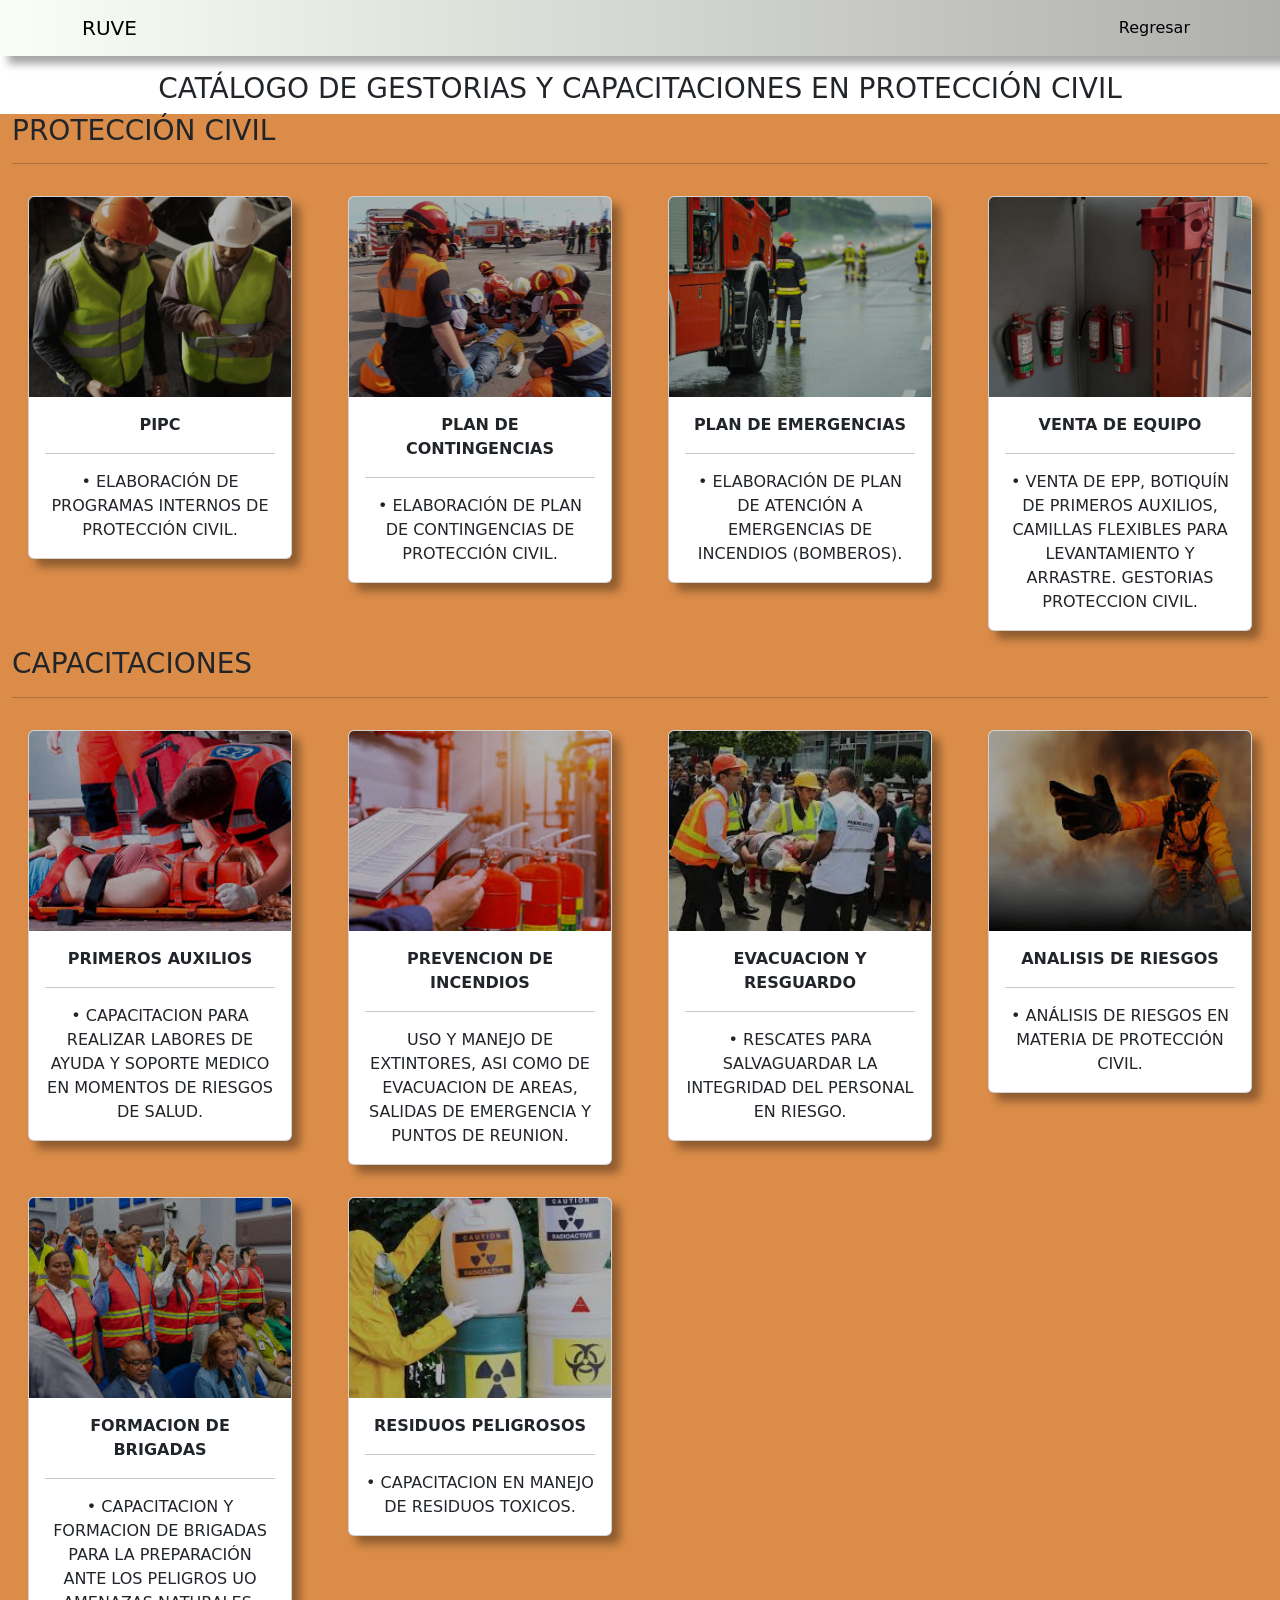
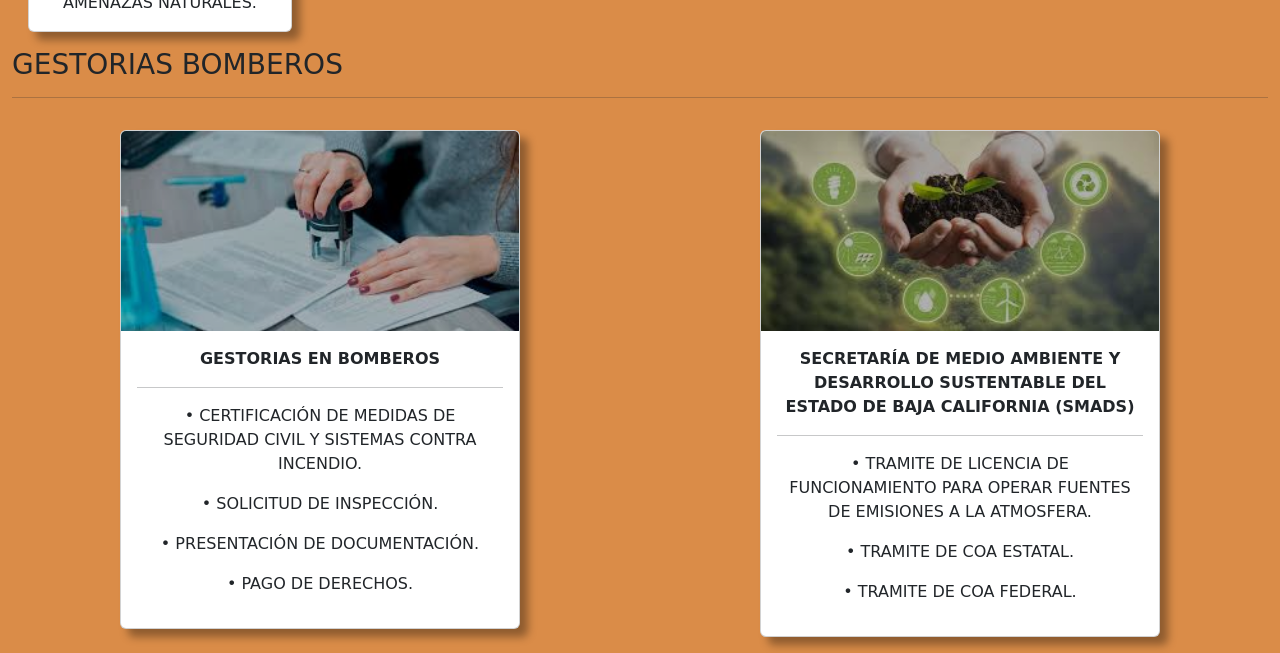
==== catalogoGs.html @ 70dd771c "Subiendo proyecto completo" ====
<!DOCTYPE html>
<html lang="en">
<head>
    <meta charset="UTF-8">
    <meta name="viewport" content="width=device-width, initial-scale=1.0">
    <title>Document</title>
    <link href="bootstrap-5.3.8-dist/css/bootstrap.min.css" rel="stylesheet" integrity="sha384-sRIl4kxILFvY47J16cr9ZwB07vP4J8+LH7qKQnuqkuIAvNWLzeN8tE5YBujZqJLB" crossorigin="anonymous">
    <link rel="stylesheet" href="catalogo.css">
</head>
<body>
    <div class="container-fluid">
            <nav class="navbar navbar-expand-lg bg-body-tertiary fixed-top ">
                <div class="container">
                    <a class="navbar-brand" href="#">RUVE</a>
                    <button class="navbar-toggler" type="button" data-bs-toggle="collapse" data-bs-target="#navbarNavAltMarkup" aria-controls="navbarNavAltMarkup" aria-expanded="false" aria-label="Toggle navigation">
                    <span class="navbar-toggler-icon"></span>
                    </button>
                    <div class="collapse navbar-collapse" id="navbarNavAltMarkup">
                        <div class="navbar-nav ms-auto">
                            <li class="nav-item">
                            <a class="nav-link active" aria-current="page" href="index.html">Regresar</a>
                            </li>
                        </div>
                    </div>
                </div>
            </nav>
        <br><br><br>
        <div class="row">
            <h3 style="text-align: center;">CATÁLOGO DE GESTORIAS Y CAPACITACIONES EN PROTECCIÓN CIVIL</h3>
            <div class="col-lg-12" style="background-color: rgb(218, 140, 72);">
                <h3>PROTECCIÓN CIVIL</h3>
                    <hr>
                    <div class="row gy-5">
                        <div class="col-lg-3">
                            <div class="p-3">
                                <div class="card d-inline-block" style="max-width: 300px;">
                                    <img src="imagenes/Gestorias/PROTECCION CIVIL CONTINGENCIAS/1.PIPC/PIPC.jpg" class="card-img-top img-fluid" style="height: 200px;" alt="...">
                                    <div class="card-body">
                                        <h7> <strong>PIPC</strong>  </h7>
                                        <hr class="light">
                                        <p class="card-text">
                                            • ELABORACIÓN DE PROGRAMAS INTERNOS DE PROTECCIÓN CIVIL. 
                                        </p>
                                    </div>
                                </div>
                            </div>
                        </div>
                        <div class="col-lg-3">
                            <div class="p-3">
                                <div class="card"  style="max-width: 300px;">
                                    <img src="imagenes/Gestorias/PROTECCION CIVIL CONTINGENCIAS/2. PLAN DE CONTINGENCIA PROTECCION CIVIL/CONTINGENCIA.jpg" style="height: 200px;" class="card-img-top img-fluid" alt="...">
                                    
                                    <div class="card-body">
                                        <h7> <strong>PLAN DE CONTINGENCIAS</strong></h7>
                                        <hr>
                                        <p class="card-text">• ELABORACIÓN DE PLAN DE CONTINGENCIAS DE PROTECCIÓN CIVIL. </p>
                                    </div>
                                </div>
                            </div>
                        </div>
                        <div class="col-lg-3">
                            <div class="p-3">
                                <div class="card " style="max-width: 300px;">
                                    <img src="imagenes/Gestorias/PROTECCION CIVIL CONTINGENCIAS/3.PLAN DE BOMBEROS/Emergencias-scaled.jpeg" style="height: 200px;" class="card-img-top img-fluid" alt="...">
                                    <div class="card-body">
                                        <h7> <strong>PLAN DE EMERGENCIAS</strong></h7>
                                        <hr>
                                        <p class="card-text">• ELABORACIÓN DE PLAN DE ATENCIÓN A EMERGENCIAS DE INCENDIOS (BOMBEROS).</p>
                                    </div>
                                </div>
                            </div>
                        </div>       
                        <div class="col-lg-3">
                            <div class="p-3">
                                <div class="card" style="max-width: 300px;">
                                    <img src="imagenes/Gestorias/PROTECCION CIVIL CONTINGENCIAS/4.Venta de EPP, Botiquín de primeros auxilios, camillas flexibles/a13.jpeg" style="height: 200px;" class="card-img-top img-fluid" alt="...">
                                    <div class="card-body">
                                        <h7> <strong>VENTA DE EQUIPO</strong> </h7>
                                        <hr>
                                        <p class="card-text">• VENTA DE EPP, BOTIQUÍN DE PRIMEROS AUXILIOS, CAMILLAS FLEXIBLES PARA LEVANTAMIENTO Y ARRASTRE. GESTORIAS PROTECCION CIVIL. </p>
                                    </div>
                                </div>
                            </div>
                        </div>
                    </div>
                    <h3>CAPACITACIONES</h3>
                    <hr>                                                                                                                                                                                
                    <div class="row">
                        <div class="col-lg-3">
                            <div class="p-3">
                                <div class="card d-inline-block" style="max-width: 300px;">
                                    <img src="imagenes/Gestorias/CAPACITACIONES EN PROTECCION CIVIL/1. PRIMEROS AUXILIOS/A1.jpg" class="card-img-top img-fluid" style="height: 200px;" alt="...">
                                    <div class="card-body">
                                        <h7> <strong>PRIMEROS AUXILIOS</strong>  </h7>
                                        <hr class="light">
                                        <p class="card-text">• CAPACITACION PARA REALIZAR LABORES DE AYUDA Y SOPORTE MEDICO EN MOMENTOS DE RIESGOS DE SALUD.</p>
                                    </div>
                                </div>
                            </div>
                        </div>
                        <div class="col-lg-3">
                            <div class="p-3">
                                <div class="card d-inline-block" style="max-width: 300px;">
                                    <img src="imagenes/Gestorias/CAPACITACIONES EN PROTECCION CIVIL/2. PREVENCION A INCENDIOS/A2.jpg" class="card-img-top img-fluid" style="height: 200px;" alt="...">
                                    <div class="card-body">
                                        <h7> <strong>PREVENCION DE INCENDIOS</strong>  </h7>
                                        <hr class="light">
                                        <p class="card-text">USO Y MANEJO DE EXTINTORES, ASI COMO DE EVACUACION DE AREAS, SALIDAS DE EMERGENCIA Y PUNTOS DE REUNION.</p>
                                    </div>
                                </div>
                            </div>
                        </div>
                        <div class="col-lg-3">
                            <div class="p-3">
                                <div class="card d-inline-block" style="max-width: 300px;">
                                    <img src="imagenes/Gestorias/CAPACITACIONES EN PROTECCION CIVIL/3. EVACUACION Y RESGUARDO/A1.jpg" class="card-img-top img-fluid" style="height: 200px;" alt="...">
                                    <div class="card-body">
                                        <h7> <strong>EVACUACION Y RESGUARDO</strong>  </h7>
                                        <hr class="light">
                                        <p class="card-text">• RESCATES PARA SALVAGUARDAR LA INTEGRIDAD DEL PERSONAL EN RIESGO.</p>
                                    </div>
                                </div>
                            </div>
                        </div>
                        <div class="col-lg-3">
                            <div class="p-3">
                                <div class="card d-inline-block" style="max-width: 300px;">
                                    <img src="imagenes/Gestorias/CAPACITACIONES EN PROTECCION CIVIL/4. BUSQUEDA Y RESCATE/A1.jpg" class="card-img-top img-fluid" style="height: 200px;" alt="...">
                                    <div class="card-body">
                                        <h7> <strong>ANALISIS DE RIESGOS</strong>  </h7>
                                        <hr class="light">
                                        <p class="card-text">• ANÁLISIS DE RIESGOS EN MATERIA DE PROTECCIÓN CIVIL.</p>
                                    </div>
                                </div>
                            </div>
                        </div>
                        <div class="col-lg-3">
                            <div class="p-3">
                                <div class="card d-inline-block" style="max-width: 300px;">
                                    <img src="imagenes/Gestorias/CAPACITACIONES EN PROTECCION CIVIL/6. FORMACION DE BRIGADAS/A1.jpg" class="card-img-top img-fluid" style="height: 200px;" alt="...">
                                    <div class="card-body">
                                        <h7> <strong>FORMACION DE BRIGADAS</strong>  </h7>
                                        <hr class="light">
                                        <p class="card-text">• CAPACITACION Y FORMACION DE BRIGADAS PARA LA PREPARACIÓN ANTE LOS PELIGROS UO AMENAZAS NATURALES.</p>
                                    </div>
                                </div>
                            </div>
                        </div>
                        <div class="col-lg-3">
                            <div class="p-3">
                                <div class="card d-inline-block" style="max-width: 300px;">
                                    <img src="imagenes/Gestorias/CAPACITACIONES EN PROTECCION CIVIL/7. RESIDUOS PELIGROSOS/A1.jpg" class="card-img-top img-fluid" style="height: 200px;" alt="...">
                                    <div class="card-body">
                                        <h7> <strong>RESIDUOS PELIGROSOS</strong>  </h7>
                                        <hr class="light">
                                        <p class="card-text">• CAPACITACION EN MANEJO DE RESIDUOS TOXICOS.</p>
                                    </div>
                                </div>
                            </div>
                        </div>
                    </div>
                    <h3>GESTORIAS BOMBEROS</h3>
                    <hr>  
                    <div class="row" style="text-align: center;">
                        <div class="col-lg-6">
                            <div class="p-3">
                                <div class="card d-inline-block" style="max-width: 400px;">
                                    <img src="imagenes/Gestorias/BOMBEROS/tramites.jpg" class="card-img-top img-fluid" style="height: 200px;" alt="...">
                                    <div class="card-body">
                                        <h7> <strong>GESTORIAS EN BOMBEROS</strong>  </h7>
                                        <hr class="light">
                                        <p class="card-text"> • CERTIFICACIÓN DE MEDIDAS DE SEGURIDAD CIVIL Y SISTEMAS CONTRA INCENDIO. </p>
                                        <p>• SOLICITUD DE INSPECCIÓN.</p>
                                        <p>• PRESENTACIÓN DE DOCUMENTACIÓN.</p>
                                        <p>• PAGO DE DERECHOS. </p>
                                    </div>
                                </div>
                            </div>
                        </div>
                        <div class="col-lg-6">
                            <div class="p-3">
                                <div class="card d-inline-block" style="max-width: 400px;">
                                    <img src="imagenes/Gestorias/SMADS/A1.jpg" class="card-img-top img-fluid" style="height: 200px;" alt="...">
                                    <div class="card-body">
                                        <h7> <strong>SECRETARÍA DE MEDIO AMBIENTE Y DESARROLLO SUSTENTABLE DEL ESTADO DE BAJA CALIFORNIA (SMADS)</strong>  </h7>
                                        <hr class="light">
                                        <p class="card-text">• TRAMITE DE LICENCIA DE FUNCIONAMIENTO PARA OPERAR FUENTES DE EMISIONES A LA ATMOSFERA.</p>
                                        <p>• TRAMITE DE COA ESTATAL.</p>
                                        <p>• TRAMITE DE COA FEDERAL.</p>
                                    </div>
                                </div>
                            </div>
                        </div>
                    </div>
            </div>
        </div>    
    </div>
        <script src="https://cdn.jsdelivr.net/npm/bootstrap@5.3.8/dist/js/bootstrap.bundle.min.js" integrity="sha384-FKyoEForCGlyvwx9Hj09JcYn3nv7wiPVlz7YYwJrWVcXK/BmnVDxM+D2scQbITxI" crossorigin="anonymous"></script>

</body>
</html>
---- catalogo.css ----
.card-img-top {
            height: 225px;
            object-fit: cover;
        }

        .card-img-top {
            height: 225px;
            object-fit: cover;
            filter: brightness(0.7);
        }

        .card{
            max-width: 400px;
            text-align: center;
            box-shadow: 8px 8px 8px rgba(0,0,0,0.35); /* offsetX offsetY blur color */
        }

        .back-color{
        background: linear-gradient(to right,rgb(216, 232, 255),rgb(223, 223, 223));
        border-radius: 5px;
        }

        .navbar{
            background:linear-gradient(to right,rgb(250, 255, 245),rgb(175, 175, 174));
            color: black;
            box-shadow: 8px 8px 8px rgba(0,0,0,0.35); 
        }
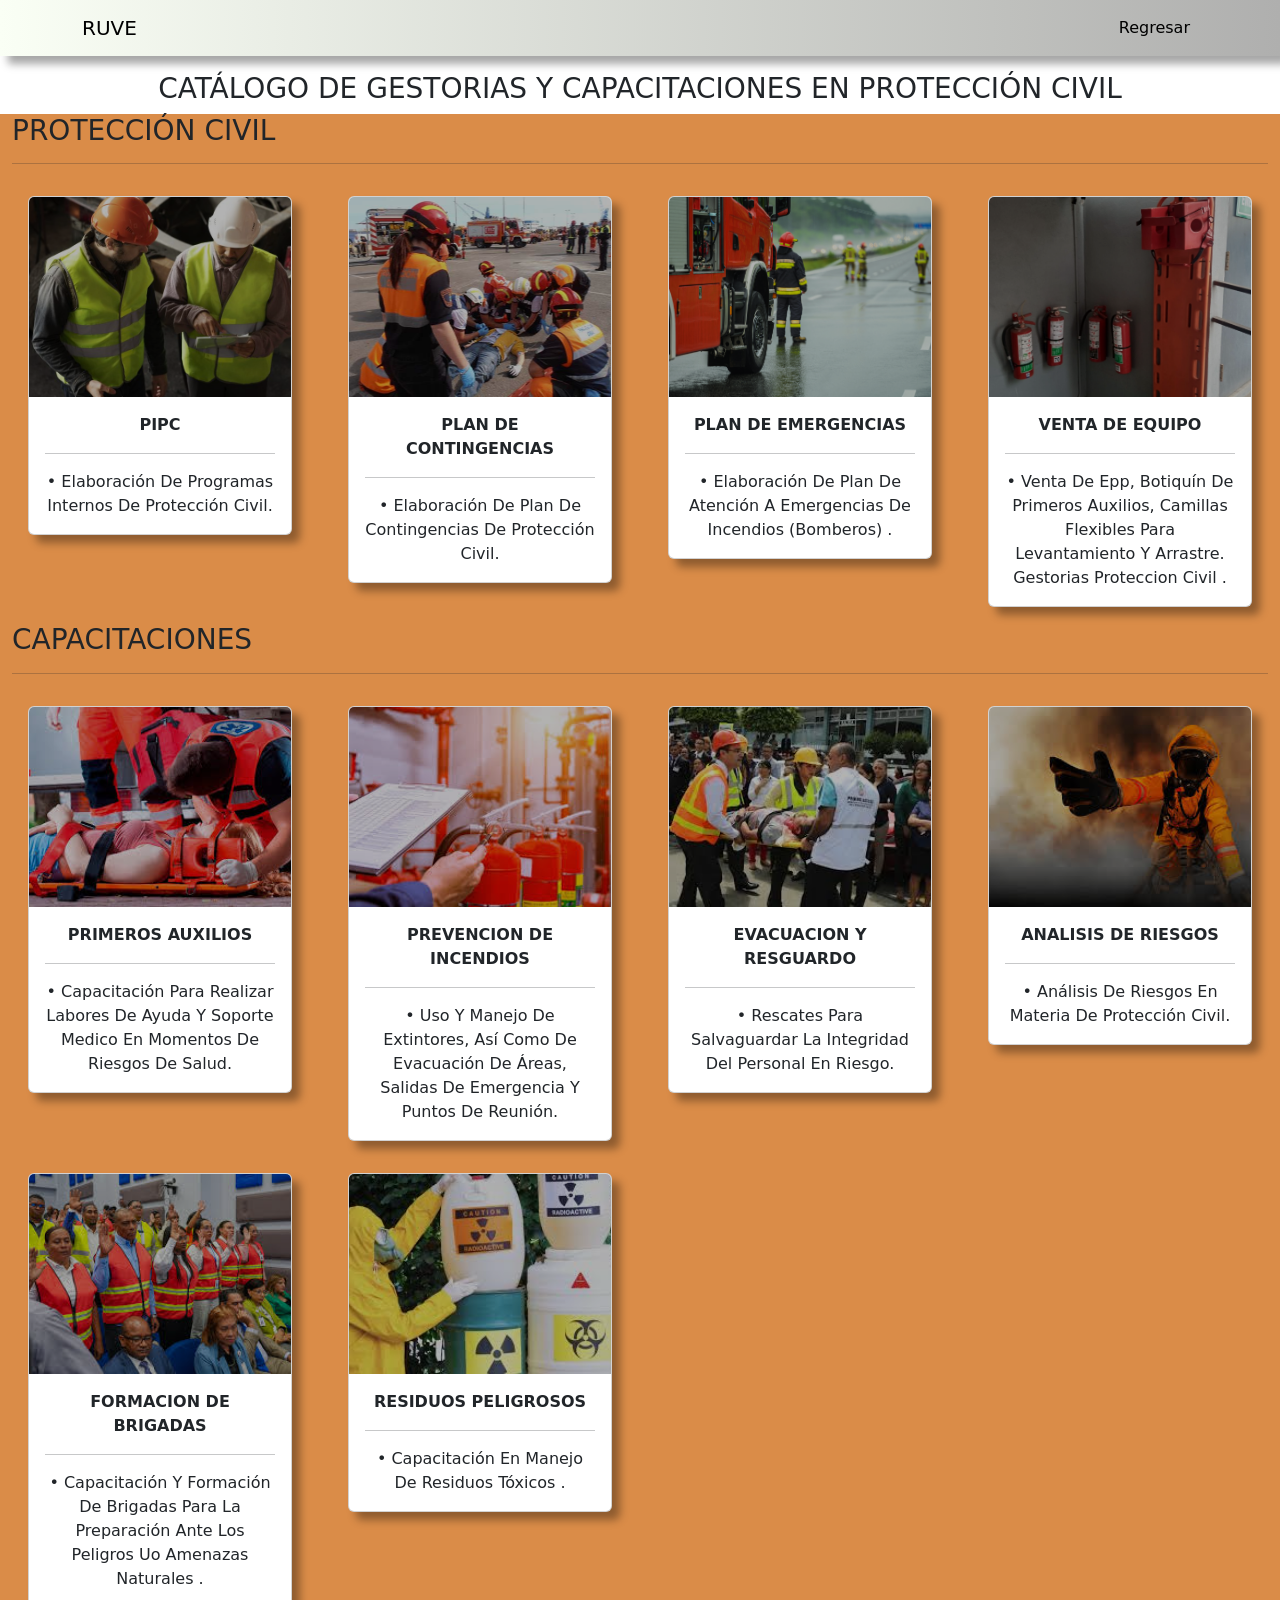
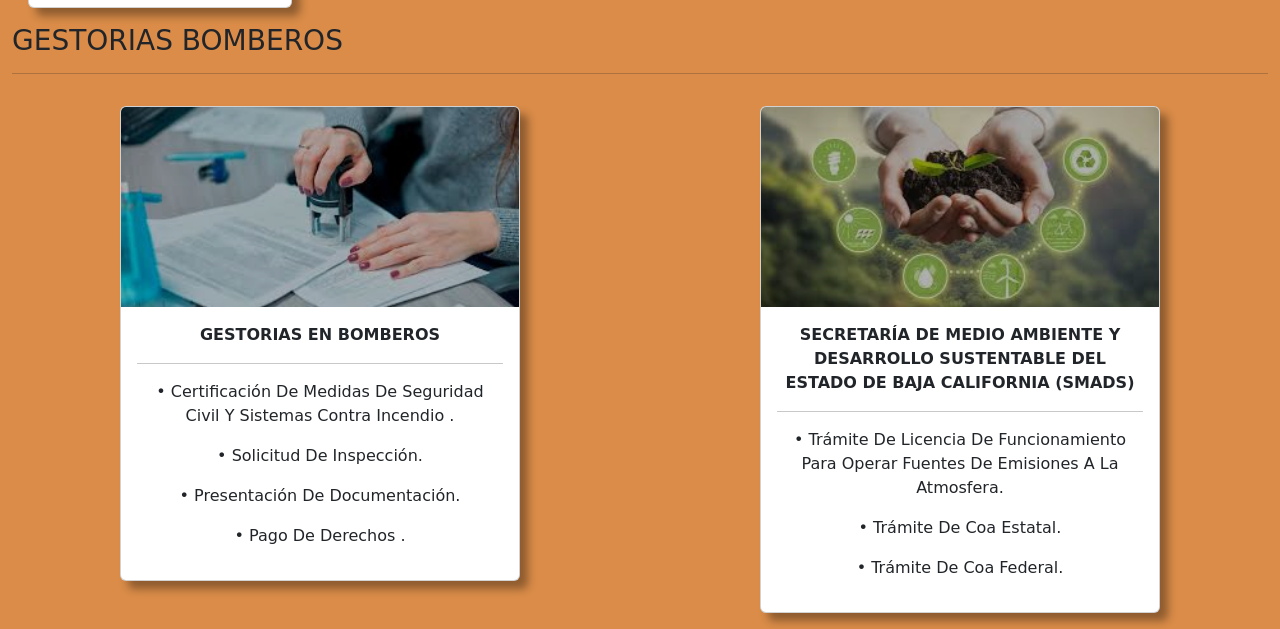
==== commit 5f5b0b21: "Update catalogoGs.html" ====
--- a/catalogoGs.html
+++ b/catalogoGs.html
@@ -39,7 +39,7 @@
                                         <h7> <strong>PIPC</strong>  </h7>
                                         <hr class="light">
                                         <p class="card-text">
-                                            • ELABORACIÓN DE PROGRAMAS INTERNOS DE PROTECCIÓN CIVIL. 
+                                            • Elaboración De Programas Internos De Protección Civil. 
                                         </p>
                                     </div>
                                 </div>
@@ -53,7 +53,7 @@
                                     <div class="card-body">
                                         <h7> <strong>PLAN DE CONTINGENCIAS</strong></h7>
                                         <hr>
-                                        <p class="card-text">• ELABORACIÓN DE PLAN DE CONTINGENCIAS DE PROTECCIÓN CIVIL. </p>
+                                        <p class="card-text">• Elaboración De Plan De Contingencias De Protección Civil. </p>
                                     </div>
                                 </div>
                             </div>
@@ -65,7 +65,7 @@
                                     <div class="card-body">
                                         <h7> <strong>PLAN DE EMERGENCIAS</strong></h7>
                                         <hr>
-                                        <p class="card-text">• ELABORACIÓN DE PLAN DE ATENCIÓN A EMERGENCIAS DE INCENDIOS (BOMBEROS).</p>
+                                        <p class="card-text">• Elaboración De Plan De Atención A Emergencias De Incendios (Bomberos) .</p>
                                     </div>
                                 </div>
                             </div>
@@ -77,7 +77,7 @@
                                     <div class="card-body">
                                         <h7> <strong>VENTA DE EQUIPO</strong> </h7>
                                         <hr>
-                                        <p class="card-text">• VENTA DE EPP, BOTIQUÍN DE PRIMEROS AUXILIOS, CAMILLAS FLEXIBLES PARA LEVANTAMIENTO Y ARRASTRE. GESTORIAS PROTECCION CIVIL. </p>
+                                        <p class="card-text">• Venta De Epp, Botiquín De Primeros Auxilios, Camillas Flexibles Para Levantamiento Y Arrastre. Gestorias Proteccion Civil . </p>
                                     </div>
                                 </div>
                             </div>
@@ -93,7 +93,7 @@
                                     <div class="card-body">
                                         <h7> <strong>PRIMEROS AUXILIOS</strong>  </h7>
                                         <hr class="light">
-                                        <p class="card-text">• CAPACITACION PARA REALIZAR LABORES DE AYUDA Y SOPORTE MEDICO EN MOMENTOS DE RIESGOS DE SALUD.</p>
+                                        <p class="card-text">• Capacitación Para Realizar Labores De Ayuda Y Soporte Medico En Momentos De Riesgos De Salud.</p>
                                     </div>
                                 </div>
                             </div>
@@ -105,7 +105,7 @@
                                     <div class="card-body">
                                         <h7> <strong>PREVENCION DE INCENDIOS</strong>  </h7>
                                         <hr class="light">
-                                        <p class="card-text">USO Y MANEJO DE EXTINTORES, ASI COMO DE EVACUACION DE AREAS, SALIDAS DE EMERGENCIA Y PUNTOS DE REUNION.</p>
+                                        <p class="card-text">• Uso Y Manejo De Extintores, Así Como De Evacuación De Áreas, Salidas De Emergencia Y Puntos De Reunión.</p>
                                     </div>
                                 </div>
                             </div>
@@ -117,7 +117,7 @@
                                     <div class="card-body">
                                         <h7> <strong>EVACUACION Y RESGUARDO</strong>  </h7>
                                         <hr class="light">
-                                        <p class="card-text">• RESCATES PARA SALVAGUARDAR LA INTEGRIDAD DEL PERSONAL EN RIESGO.</p>
+                                        <p class="card-text">• Rescates Para Salvaguardar La Integridad Del Personal En Riesgo.</p>
                                     </div>
                                 </div>
                             </div>
@@ -129,7 +129,7 @@
                                     <div class="card-body">
                                         <h7> <strong>ANALISIS DE RIESGOS</strong>  </h7>
                                         <hr class="light">
-                                        <p class="card-text">• ANÁLISIS DE RIESGOS EN MATERIA DE PROTECCIÓN CIVIL.</p>
+                                        <p class="card-text">• Análisis De Riesgos En Materia De Protección Civil.</p>
                                     </div>
                                 </div>
                             </div>
@@ -141,7 +141,7 @@
                                     <div class="card-body">
                                         <h7> <strong>FORMACION DE BRIGADAS</strong>  </h7>
                                         <hr class="light">
-                                        <p class="card-text">• CAPACITACION Y FORMACION DE BRIGADAS PARA LA PREPARACIÓN ANTE LOS PELIGROS UO AMENAZAS NATURALES.</p>
+                                        <p class="card-text">• Capacitación Y Formación De Brigadas Para La Preparación Ante Los Peligros Uo Amenazas Naturales .</p>
                                     </div>
                                 </div>
                             </div>
@@ -153,7 +153,7 @@
                                     <div class="card-body">
                                         <h7> <strong>RESIDUOS PELIGROSOS</strong>  </h7>
                                         <hr class="light">
-                                        <p class="card-text">• CAPACITACION EN MANEJO DE RESIDUOS TOXICOS.</p>
+                                        <p class="card-text">• Capacitación En Manejo De Residuos Tóxicos .</p>
                                     </div>
                                 </div>
                             </div>
@@ -169,10 +169,10 @@
                                     <div class="card-body">
                                         <h7> <strong>GESTORIAS EN BOMBEROS</strong>  </h7>
                                         <hr class="light">
-                                        <p class="card-text"> • CERTIFICACIÓN DE MEDIDAS DE SEGURIDAD CIVIL Y SISTEMAS CONTRA INCENDIO. </p>
-                                        <p>• SOLICITUD DE INSPECCIÓN.</p>
-                                        <p>• PRESENTACIÓN DE DOCUMENTACIÓN.</p>
-                                        <p>• PAGO DE DERECHOS. </p>
+                                        <p class="card-text"> • Certificación De Medidas De Seguridad Civil Y Sistemas Contra Incendio . </p>
+                                        <p>• Solicitud De Inspección.</p>
+                                        <p>• Presentación De Documentación.</p>
+                                        <p>• Pago De Derechos . </p>
                                     </div>
                                 </div>
                             </div>
@@ -184,9 +184,9 @@
                                     <div class="card-body">
                                         <h7> <strong>SECRETARÍA DE MEDIO AMBIENTE Y DESARROLLO SUSTENTABLE DEL ESTADO DE BAJA CALIFORNIA (SMADS)</strong>  </h7>
                                         <hr class="light">
-                                        <p class="card-text">• TRAMITE DE LICENCIA DE FUNCIONAMIENTO PARA OPERAR FUENTES DE EMISIONES A LA ATMOSFERA.</p>
-                                        <p>• TRAMITE DE COA ESTATAL.</p>
-                                        <p>• TRAMITE DE COA FEDERAL.</p>
+                                        <p class="card-text">• Trámite De Licencia De Funcionamiento Para Operar Fuentes De Emisiones A La Atmosfera.</p>
+                                        <p>• Trámite De Coa Estatal.</p>
+                                        <p>• Trámite De Coa Federal.</p>
                                     </div>
                                 </div>
                             </div>
@@ -198,4 +198,4 @@
         <script src="https://cdn.jsdelivr.net/npm/bootstrap@5.3.8/dist/js/bootstrap.bundle.min.js" integrity="sha384-FKyoEForCGlyvwx9Hj09JcYn3nv7wiPVlz7YYwJrWVcXK/BmnVDxM+D2scQbITxI" crossorigin="anonymous"></script>
 
 </body>
-</html>+</html>
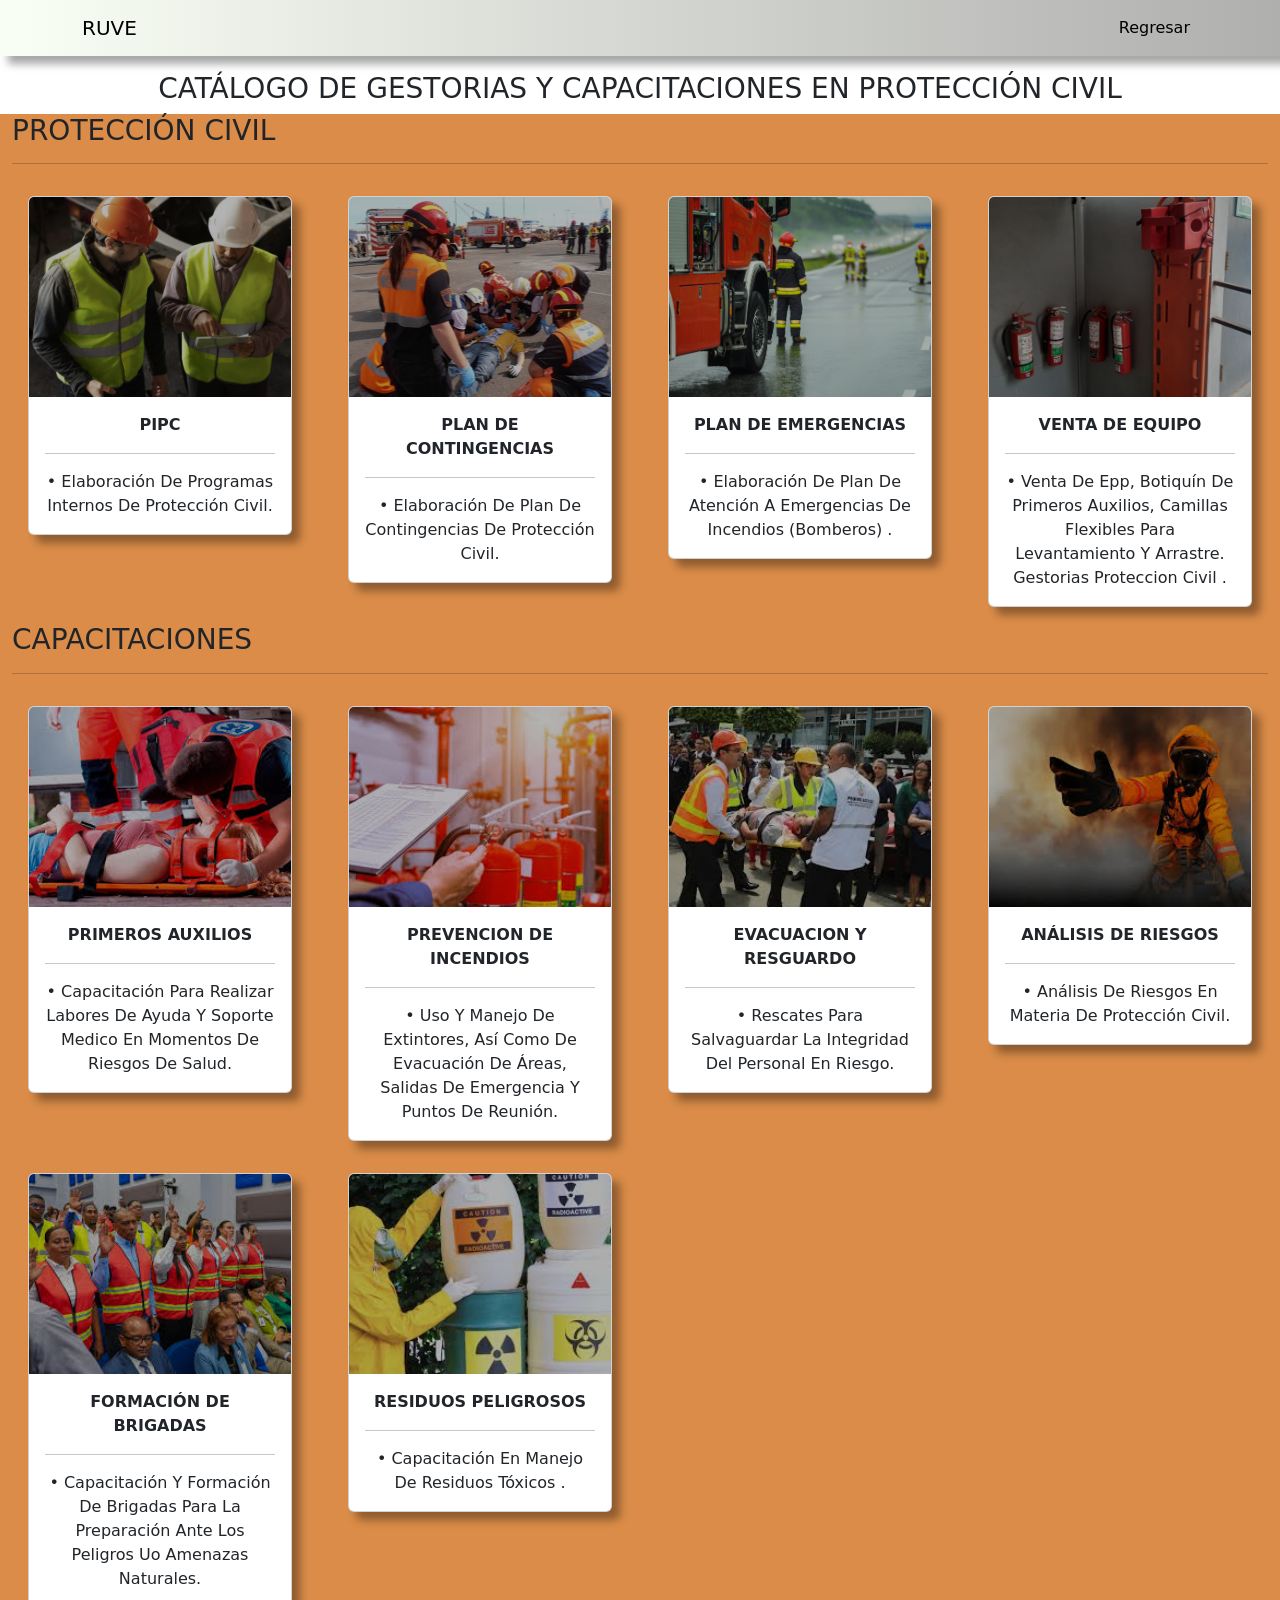
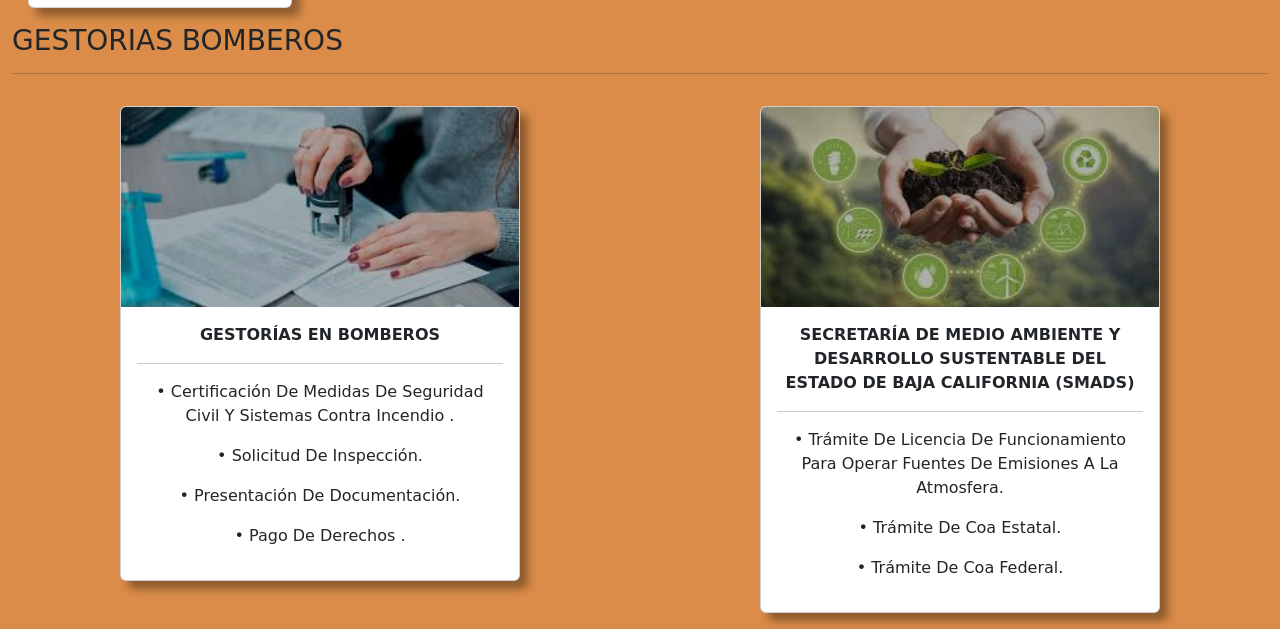
==== commit d55c720e: "Update catalogoGs.html" ====
--- a/catalogoGs.html
+++ b/catalogoGs.html
@@ -127,7 +127,7 @@
                                 <div class="card d-inline-block" style="max-width: 300px;">
                                     <img src="imagenes/Gestorias/CAPACITACIONES EN PROTECCION CIVIL/4. BUSQUEDA Y RESCATE/A1.jpg" class="card-img-top img-fluid" style="height: 200px;" alt="...">
                                     <div class="card-body">
-                                        <h7> <strong>ANALISIS DE RIESGOS</strong>  </h7>
+                                        <h7> <strong>ANÁLISIS DE RIESGOS</strong>  </h7>
                                         <hr class="light">
                                         <p class="card-text">• Análisis De Riesgos En Materia De Protección Civil.</p>
                                     </div>
@@ -139,9 +139,9 @@
                                 <div class="card d-inline-block" style="max-width: 300px;">
                                     <img src="imagenes/Gestorias/CAPACITACIONES EN PROTECCION CIVIL/6. FORMACION DE BRIGADAS/A1.jpg" class="card-img-top img-fluid" style="height: 200px;" alt="...">
                                     <div class="card-body">
-                                        <h7> <strong>FORMACION DE BRIGADAS</strong>  </h7>
-                                        <hr class="light">
-                                        <p class="card-text">• Capacitación Y Formación De Brigadas Para La Preparación Ante Los Peligros Uo Amenazas Naturales .</p>
+                                        <h7> <strong>FORMACIÓN DE BRIGADAS</strong>  </h7>
+                                        <hr class="light">
+                                        <p class="card-text">• Capacitación Y Formación De Brigadas Para La Preparación Ante Los Peligros Uo Amenazas Naturales.</p>
                                     </div>
                                 </div>
                             </div>
@@ -167,7 +167,7 @@
                                 <div class="card d-inline-block" style="max-width: 400px;">
                                     <img src="imagenes/Gestorias/BOMBEROS/tramites.jpg" class="card-img-top img-fluid" style="height: 200px;" alt="...">
                                     <div class="card-body">
-                                        <h7> <strong>GESTORIAS EN BOMBEROS</strong>  </h7>
+                                        <h7> <strong>GESTORÍAS EN BOMBEROS</strong>  </h7>
                                         <hr class="light">
                                         <p class="card-text"> • Certificación De Medidas De Seguridad Civil Y Sistemas Contra Incendio . </p>
                                         <p>• Solicitud De Inspección.</p>
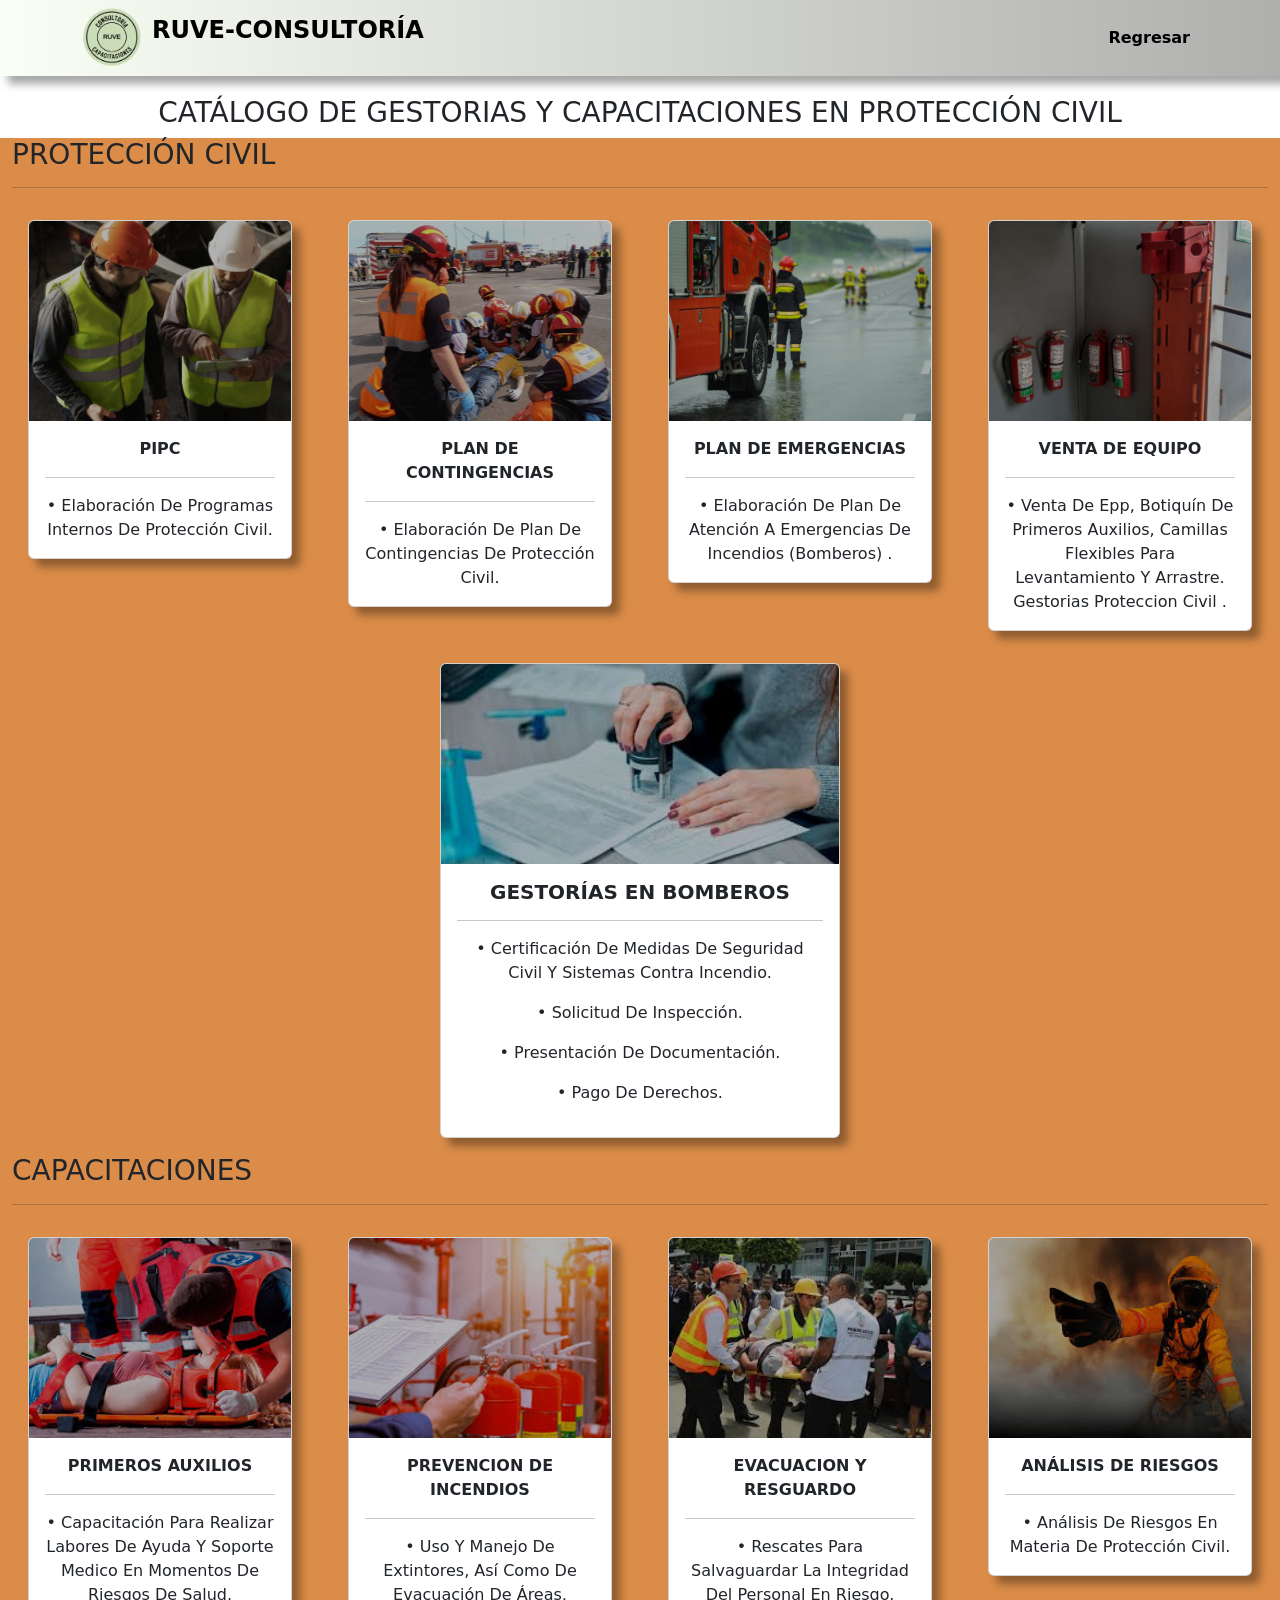
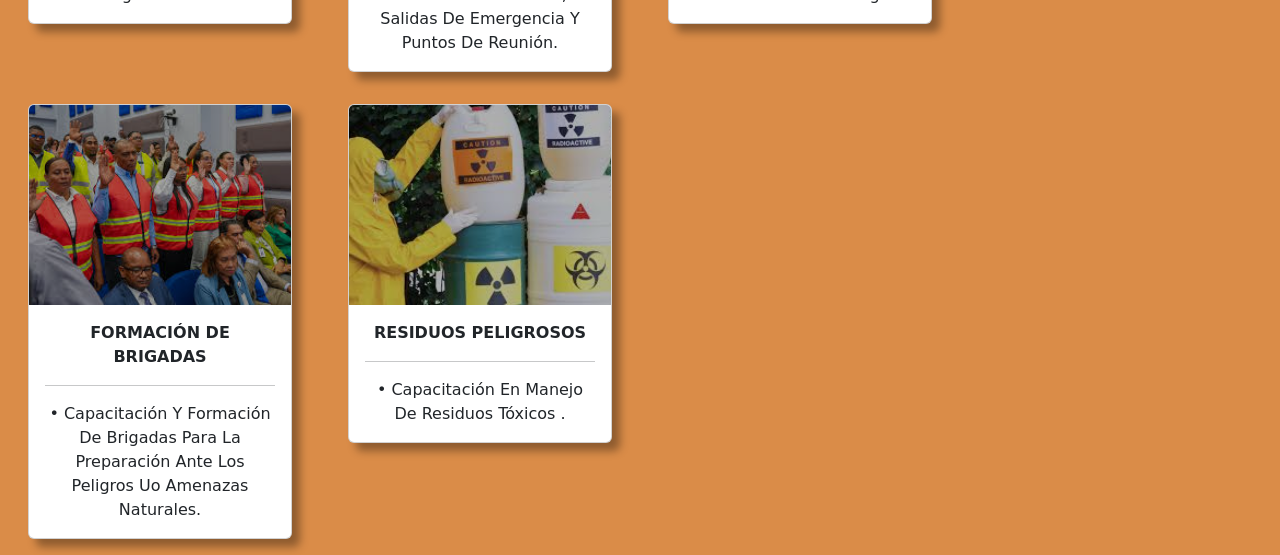
==== commit 6b907534: "Add files via upload" ====
--- a/catalogoGs.html
+++ b/catalogoGs.html
@@ -3,29 +3,72 @@
 <head>
     <meta charset="UTF-8">
     <meta name="viewport" content="width=device-width, initial-scale=1.0">
-    <title>Document</title>
+      <title>Consultoría y Cursos STPS</title>
     <link href="bootstrap-5.3.8-dist/css/bootstrap.min.css" rel="stylesheet" integrity="sha384-sRIl4kxILFvY47J16cr9ZwB07vP4J8+LH7qKQnuqkuIAvNWLzeN8tE5YBujZqJLB" crossorigin="anonymous">
     <link rel="stylesheet" href="catalogo.css">
+
+    <style>
+    <!-- Logo--> 
+.container {
+    margin-top: 40px; /* Ajusta el margen superior si es necesario */
+    text-align: center; /* Centra el contenido si lo deseas */
+}
+
+.logo-container {
+    display: flex;
+    align-items: center; /* Alinea verticalmente el logo con el texto */
+    justify-content: center; /* Centra el contenido horizontalmente */
+}
+
+.logo {
+    width: 60px; /* Tamaño del logo */
+    margin-right: 10px; /* Espacio entre el logo y el texto */
+}
+
+.logo-text {
+    font-size: 1.5rem; /* Tamaño de la fuente */
+    font-weight: bold; /* Fuente en negrita */
+    color: #000; /* Cambia el color si es necesario */
+}
+
+
+        .barra-logo p {
+    font-size: 1.5rem; /* Ajusta el tamaño de la letra a tu gusto */
+    font-weight: bold;  /* Si quieres hacerla más fuerte */
+    color: #ffffff; /* O el color que prefieras */
+    margin-left: 10px; /* Ajusta el espacio entre el logo y el texto */
+    line-height: 1; /* Asegura que la línea no quede demasiado alta */
+     } 
+
+</style>
 </head>
+
 <body>
     <div class="container-fluid">
             <nav class="navbar navbar-expand-lg bg-body-tertiary fixed-top ">
-                <div class="container">
-                    <a class="navbar-brand" href="#">RUVE</a>
+                <div class="container">               
+                          <div class="logo-container">
+                              <img src="imagenes/logo1.png" alt="Logo" class="logo">
+                              <p class="logo-text">RUVE-CONSULTORÍA</p>
+                          </div>
+                  
+                  
+                  <!---  <a class="navbar-brand" href="#">RUVE</a> -->
                     <button class="navbar-toggler" type="button" data-bs-toggle="collapse" data-bs-target="#navbarNavAltMarkup" aria-controls="navbarNavAltMarkup" aria-expanded="false" aria-label="Toggle navigation">
                     <span class="navbar-toggler-icon"></span>
                     </button>
                     <div class="collapse navbar-collapse" id="navbarNavAltMarkup">
                         <div class="navbar-nav ms-auto">
                             <li class="nav-item">
-                            <a class="nav-link active" aria-current="page" href="index.html">Regresar</a>
+                            <a class="nav-link active" aria-current="page" href="index.html"><strong>Regresar</a></strong>
                             </li>
                         </div>
                     </div>
                 </div>
             </nav>
-        <br><br><br>
+        <br><br><br> <br>
         <div class="row">
+           
             <h3 style="text-align: center;">CATÁLOGO DE GESTORIAS Y CAPACITACIONES EN PROTECCIÓN CIVIL</h3>
             <div class="col-lg-12" style="background-color: rgb(218, 140, 72);">
                 <h3>PROTECCIÓN CIVIL</h3>
@@ -83,6 +126,28 @@
                             </div>
                         </div>
                     </div>
+
+                                        
+<div class="row justify-content-center text-center">
+    <div class="col-lg-6 col-md-8 col-sm-10">
+        <div class="p-3">
+            <div class="card mx-auto" style="max-width: 400px;">
+                <img src="imagenes/Gestorias/BOMBEROS/tramites.jpg" class="card-img-top img-fluid" style="height: 200px; object-fit: cover;" alt="Trámites Bomberos">
+                <div class="card-body">
+                    <h5 class="card-title"><strong>GESTORÍAS EN BOMBEROS</strong></h5>
+                    <hr class="light">
+                    <p class="card-text">• Certificación De Medidas De Seguridad Civil Y Sistemas Contra Incendio.</p>
+                    <p>• Solicitud De Inspección.</p>
+                    <p>• Presentación De Documentación.</p>
+                    <p>• Pago De Derechos.</p>
+                </div>
+            </div>
+        </div>
+    </div>
+</div>
+
+
+                   
                     <h3>CAPACITACIONES</h3>
                     <hr>                                                                                                                                                                                
                     <div class="row">
@@ -159,42 +224,8 @@
                             </div>
                         </div>
                     </div>
-                    <h3>GESTORIAS BOMBEROS</h3>
-                    <hr>  
-                    <div class="row" style="text-align: center;">
-                        <div class="col-lg-6">
-                            <div class="p-3">
-                                <div class="card d-inline-block" style="max-width: 400px;">
-                                    <img src="imagenes/Gestorias/BOMBEROS/tramites.jpg" class="card-img-top img-fluid" style="height: 200px;" alt="...">
-                                    <div class="card-body">
-                                        <h7> <strong>GESTORÍAS EN BOMBEROS</strong>  </h7>
-                                        <hr class="light">
-                                        <p class="card-text"> • Certificación De Medidas De Seguridad Civil Y Sistemas Contra Incendio . </p>
-                                        <p>• Solicitud De Inspección.</p>
-                                        <p>• Presentación De Documentación.</p>
-                                        <p>• Pago De Derechos . </p>
-                                    </div>
-                                </div>
-                            </div>
-                        </div>
-                        <div class="col-lg-6">
-                            <div class="p-3">
-                                <div class="card d-inline-block" style="max-width: 400px;">
-                                    <img src="imagenes/Gestorias/SMADS/A1.jpg" class="card-img-top img-fluid" style="height: 200px;" alt="...">
-                                    <div class="card-body">
-                                        <h7> <strong>SECRETARÍA DE MEDIO AMBIENTE Y DESARROLLO SUSTENTABLE DEL ESTADO DE BAJA CALIFORNIA (SMADS)</strong>  </h7>
-                                        <hr class="light">
-                                        <p class="card-text">• Trámite De Licencia De Funcionamiento Para Operar Fuentes De Emisiones A La Atmosfera.</p>
-                                        <p>• Trámite De Coa Estatal.</p>
-                                        <p>• Trámite De Coa Federal.</p>
-                                    </div>
-                                </div>
-                            </div>
-                        </div>
-                    </div>
-            </div>
-        </div>    
-    </div>
+                 
+                        
         <script src="https://cdn.jsdelivr.net/npm/bootstrap@5.3.8/dist/js/bootstrap.bundle.min.js" integrity="sha384-FKyoEForCGlyvwx9Hj09JcYn3nv7wiPVlz7YYwJrWVcXK/BmnVDxM+D2scQbITxI" crossorigin="anonymous"></script>
 
 </body>
